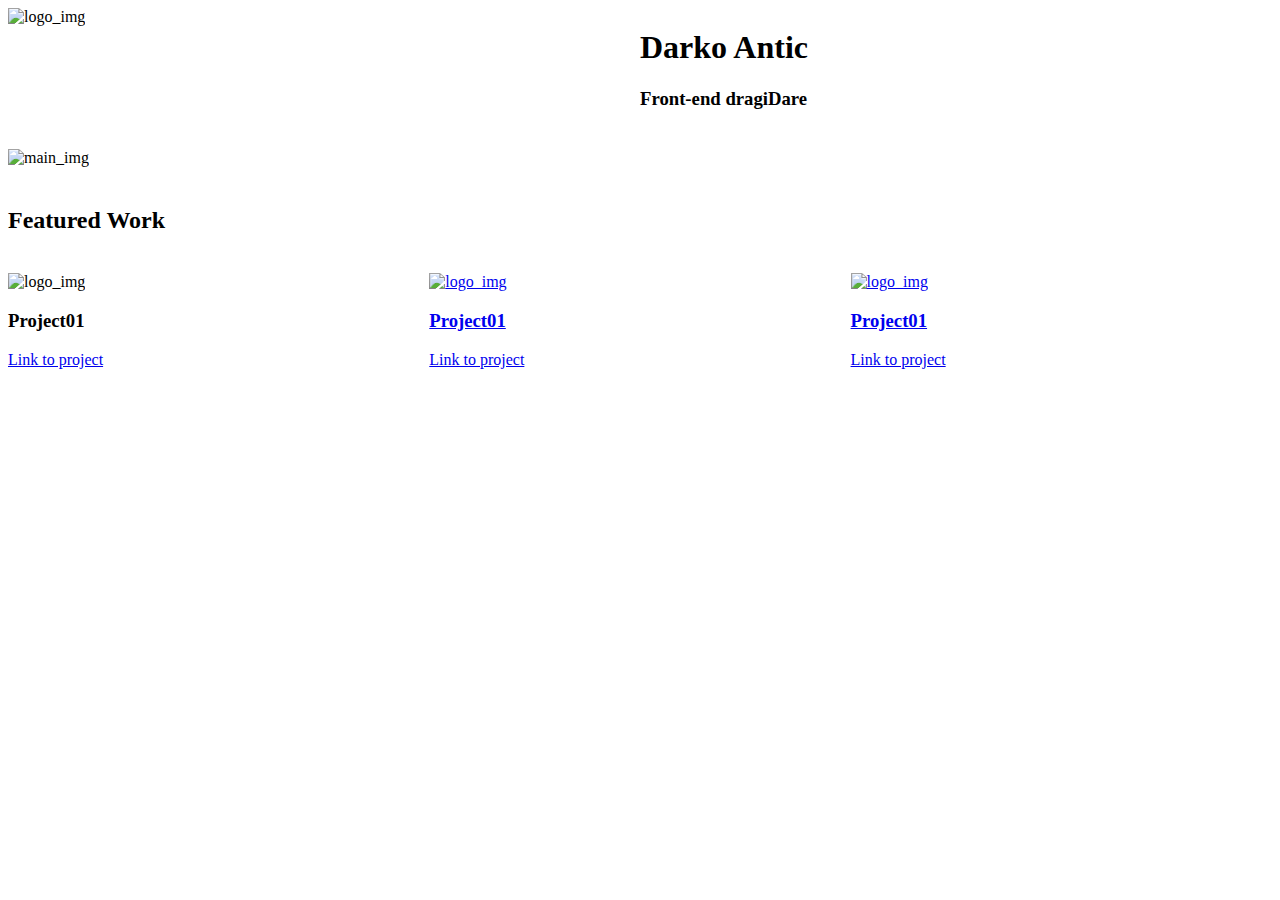
==== index.html @ c11e8d40 "New files added" ====
<!DOCTYPE html>
<html>
<head>
  <meta charset="utf-8">
  <title>My Portfolio</title>
  <link rel="stylesheet" href="css/main.css">
</head>
<body>
  <container class="grid">
    <header class="row">
      <div class="col-6">
        <img src="http://placehold.it/100x100" alt="logo_img">
      </div>
      <div class="col-6">
        <h1>Darko Antic</h1>
        <h3>Front-end dragiDare<h3>
      </div>
    </header>
  <div class="row">
    <div class="col-12">
      <img src="http://placehold.it/1000x350" alt="main_img">
    </div>
  </div>
  <div class="row">
    <div class="col-12">
      <h2>Featured Work</h2>
    </div>
  </div>
    <div class="row">
      <div class="col-4">
        <img src="http://placehold.it/300x200" alt="logo_img">
        <h3>Project01</h3>
        <p><a href="http://github.com">Link to project </p>
      </div>
      <div class="col-4">
        <img src="http://placehold.it/300x200" alt="logo_img">
        <h3>Project01</h3>
        <p><a href="http://github.com">Link to project </p>
      </div>
      <div class="col-4">
        <img src="http://placehold.it/300x200" alt="logo_img">
        <h3>Project01</h3>
        <p><a href="http://github.com">Link to project </p>
      </div>
      </div>
    </div>
  </container>
</body>
</html>
---- css/main.css ----
* {
    
}

* {
    -webkit-box-sizing: border-box;
    -moz-box-sizing: border-box;
    -ms-box-sizing: border-box;
    box-sizing: border-box;
}

.grid {
    margin: 0 auto;
    max-width: 1200px;
    width: 100%;
}

.row {
    width: 100%;
    margin-bottom: 20px;
    display: flex;
    flex-wrap: wrap;
}

.col-1 {
    width: 8.33%;
}

.col-2 {
    width: 16.66%;
}

.col-3 {
    width: 25%;
}

.col-4 {
    width: 33.33%;
}

.col-5 {
    width: 41.66%;
}

.col-6 {
    width: 50%;
}

.col-7 {
    width: 58.33%;
}

.col-8 {
    width: 66.66%;
}

.col-9 {
    width: 75%;
}

.col-10 {
    width: 83.33%;
}

.col-11 {
    width: 91.66%;
}

.col-12 {
    width: 100%;
}
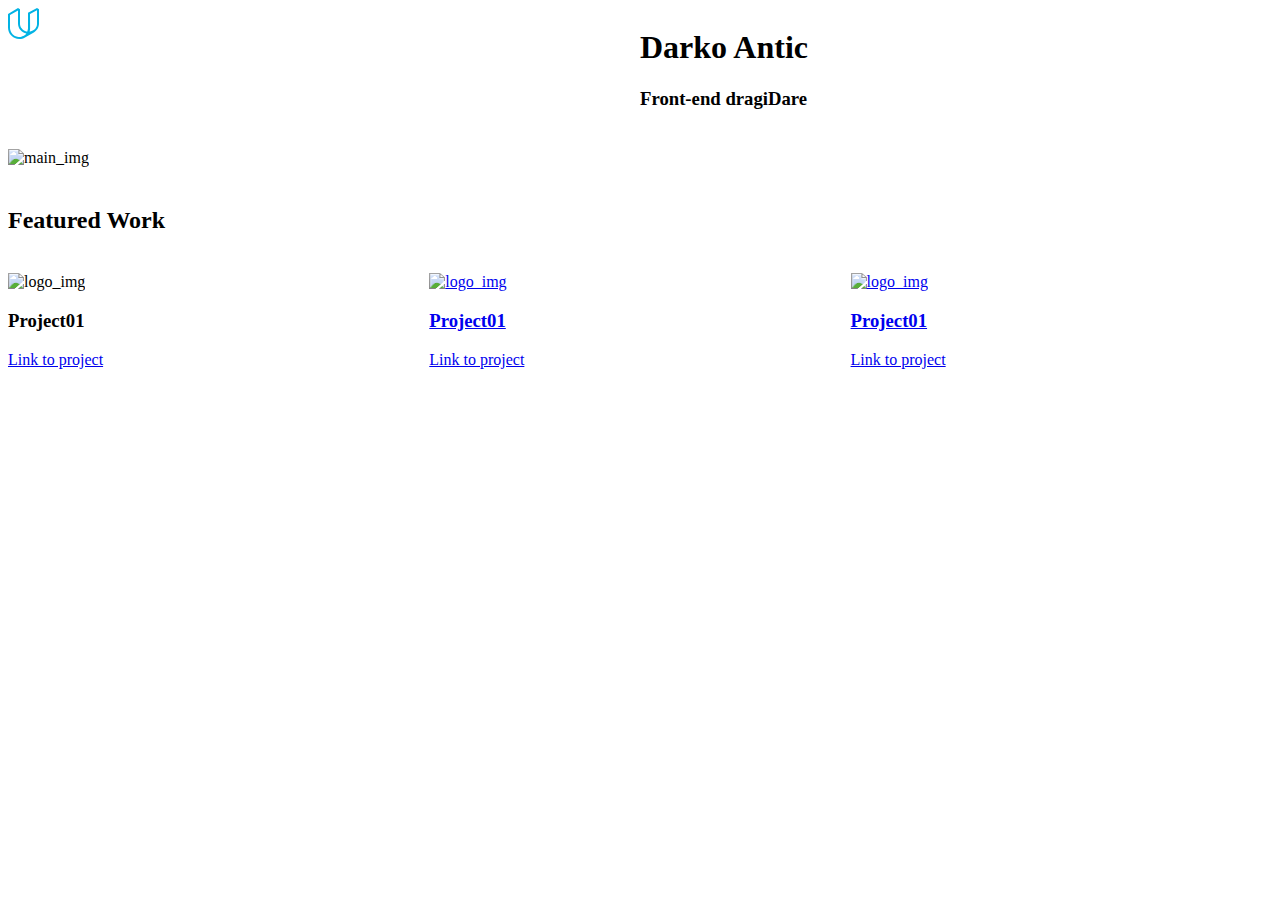
==== commit e8dea298: "svg logo added" ====
--- a/index.html
+++ b/index.html
@@ -9,7 +9,7 @@
   <container class="grid">
     <header class="row">
       <div class="col-6">
-        <img src="http://placehold.it/100x100" alt="logo_img">
+        <img src="img/u-logo.svg" alt="logo_img">
       </div>
       <div class="col-6">
         <h1>Darko Antic</h1>
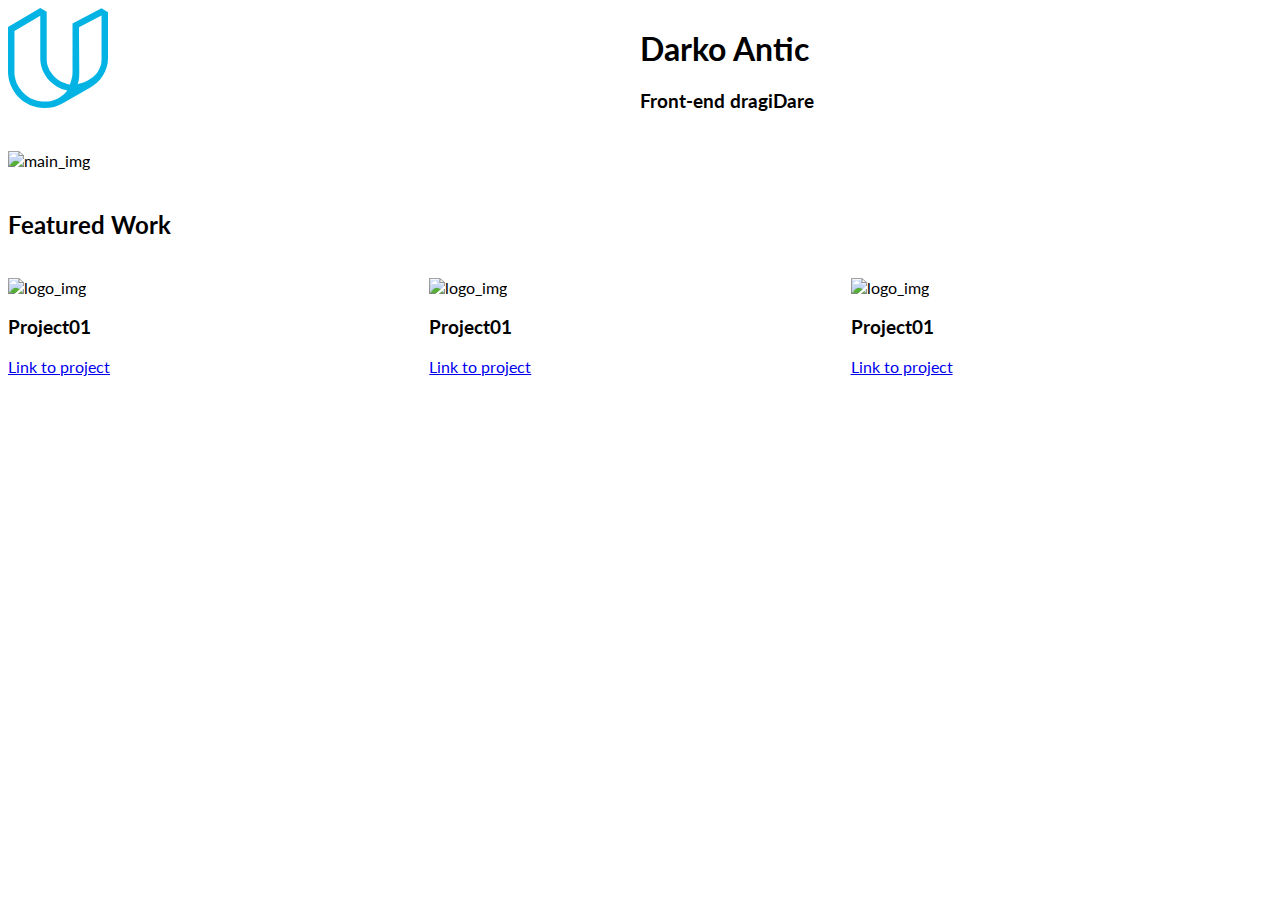
==== commit 9361f5da: "minor css updates" ====
--- a/index.html
+++ b/index.html
@@ -30,17 +30,17 @@
       <div class="col-4">
         <img src="http://placehold.it/300x200" alt="logo_img">
         <h3>Project01</h3>
-        <p><a href="http://github.com">Link to project </p>
+        <p><a href="http://github.com">Link to project</a></p>
       </div>
       <div class="col-4">
         <img src="http://placehold.it/300x200" alt="logo_img">
         <h3>Project01</h3>
-        <p><a href="http://github.com">Link to project </p>
+        <p><a href="http://github.com">Link to project</a></p>
       </div>
       <div class="col-4">
         <img src="http://placehold.it/300x200" alt="logo_img">
         <h3>Project01</h3>
-        <p><a href="http://github.com">Link to project </p>
+        <p><a href="http://github.com">Link to project</a></p>
       </div>
       </div>
     </div>
--- a/css/main.css
+++ b/css/main.css
@@ -1,5 +1,6 @@
+@import url(https://fonts.googleapis.com/css?family=Lato:400,300,700);
 * {
-    
+    font-family: 'Lato', sans-serif;
 }
 
 * {
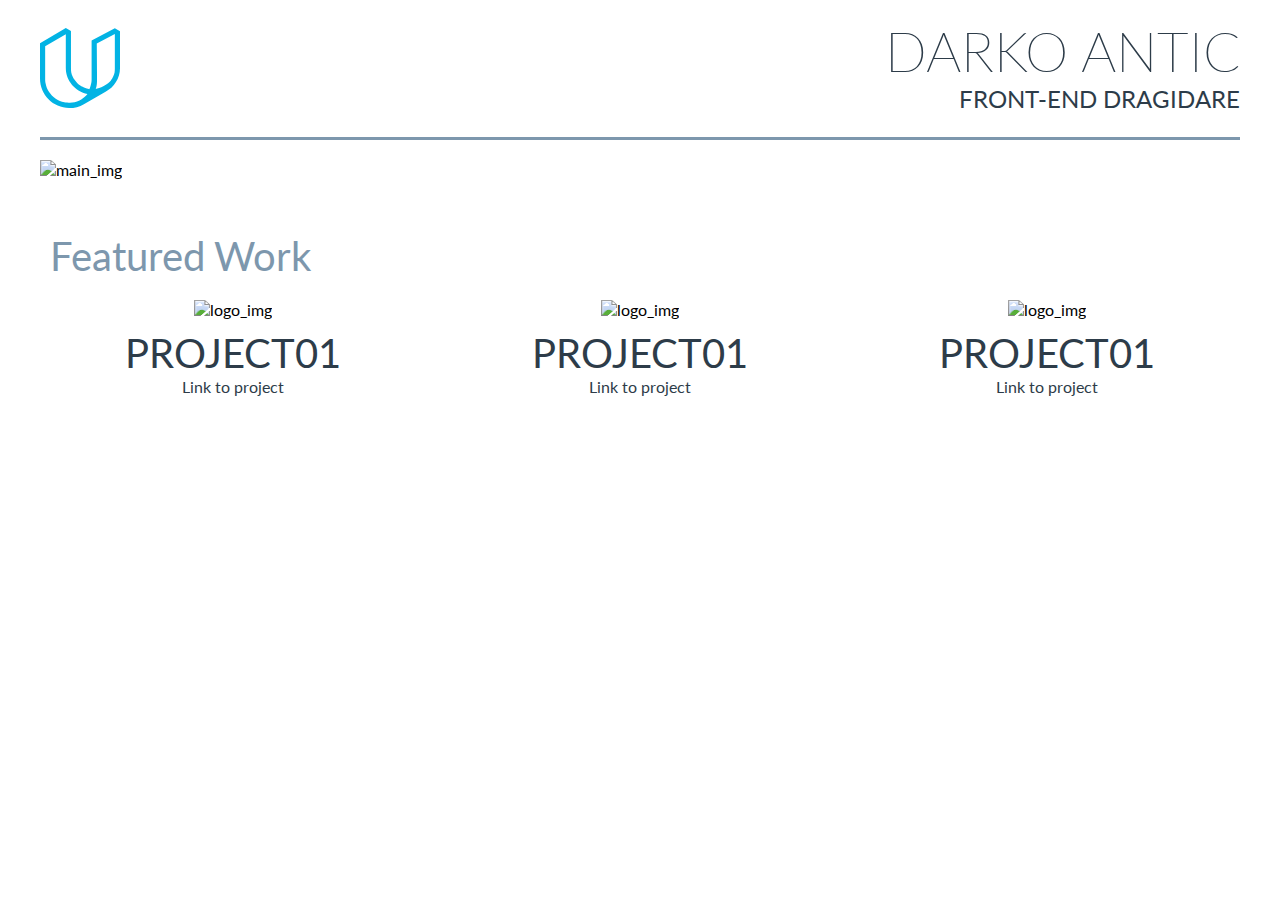
==== commit 8cfc1b06: "day2" ====
--- a/index.html
+++ b/index.html
@@ -6,44 +6,45 @@
   <link rel="stylesheet" href="css/main.css">
 </head>
 <body>
-  <container class="grid">
-    <header class="row">
-      <div class="col-6">
+  <div class="container">
+
+    <header class="row header">
+      <div class="col-6 logo-img">
         <img src="img/u-logo.svg" alt="logo_img">
       </div>
-      <div class="col-6">
+      <div class="col-6 header-right">
         <h1>Darko Antic</h1>
         <h3>Front-end dragiDare<h3>
       </div>
     </header>
   <div class="row">
-    <div class="col-12">
-      <img src="http://placehold.it/1000x350" alt="main_img">
+    <div class="col-12 main_img">
+      <img src="http://placehold.it/1200x350" alt="main_img">
     </div>
   </div>
   <div class="row">
-    <div class="col-12">
+    <div class="col-12 ">
       <h2>Featured Work</h2>
     </div>
   </div>
-    <div class="row">
+    <section class="row projects">
       <div class="col-4">
-        <img src="http://placehold.it/300x200" alt="logo_img">
+        <img src="http://placehold.it/400x200" alt="logo_img">
         <h3>Project01</h3>
         <p><a href="http://github.com">Link to project</a></p>
       </div>
       <div class="col-4">
-        <img src="http://placehold.it/300x200" alt="logo_img">
+        <img src="http://placehold.it/400x200" alt="logo_img">
         <h3>Project01</h3>
         <p><a href="http://github.com">Link to project</a></p>
       </div>
       <div class="col-4">
-        <img src="http://placehold.it/300x200" alt="logo_img">
+        <img src="http://placehold.it/400x200" alt="logo_img">
         <h3>Project01</h3>
         <p><a href="http://github.com">Link to project</a></p>
       </div>
-      </div>
+    </section>
     </div>
-  </container>
+  </div>
 </body>
 </html>
--- a/css/main.css
+++ b/css/main.css
@@ -1,4 +1,4 @@
-@import url(https://fonts.googleapis.com/css?family=Lato:400,300,700);
+@import url(https://fonts.googleapis.com/css?family=Lato:200,400,300,700);
 * {
     font-family: 'Lato', sans-serif;
 }
@@ -10,7 +10,7 @@
     box-sizing: border-box;
 }
 
-.grid {
+.container {
     margin: 0 auto;
     max-width: 1200px;
     width: 100%;
@@ -70,3 +70,76 @@
 .col-12 {
     width: 100%;
 }
+
+h1, h3{
+   color: #2d3c49;
+
+}
+h1 {
+  font-weight: 200;
+  font-size: 55px;
+  margin-top: 10px;
+  margin-bottom: 0;
+}
+
+h2 {
+  color: #7d97ad;
+  font-size: 40px;
+  font-weight: 400;
+  margin-bottom: 0;
+  margin-left: 10px;
+}
+
+h3 {
+  margin-top: 0;
+  font-size: 24px;
+  font-weight: 400;
+}
+
+.header-right {
+  text-align: right;
+  text-transform: uppercase;
+}
+
+.logo-img {
+  padding-top: 20px;
+  padding-bottom: 20px;
+}
+.header {
+  border-bottom: 3px solid #7d97ad;
+}
+
+.projects  img {
+  width: 100%;
+}
+
+.main_img > img {
+  width: 100%;
+}
+.projects > div {
+  width: calc((100% - 40px) / 3);
+  margin-right: 20px;
+}
+
+.projects > div:last-of-type{
+  margin-right: 0;
+}
+
+.projects {
+  text-align: center;
+}
+
+.projects a {
+  text-decoration: none;
+  color: #2d3c49;
+}
+
+.projects h3 {
+  text-transform: uppercase;
+  font-size: 40px;
+  margin-bottom: 0;
+  margin-top: 10px;
+}
+.projects p {
+  margin: 0 auto;
+}
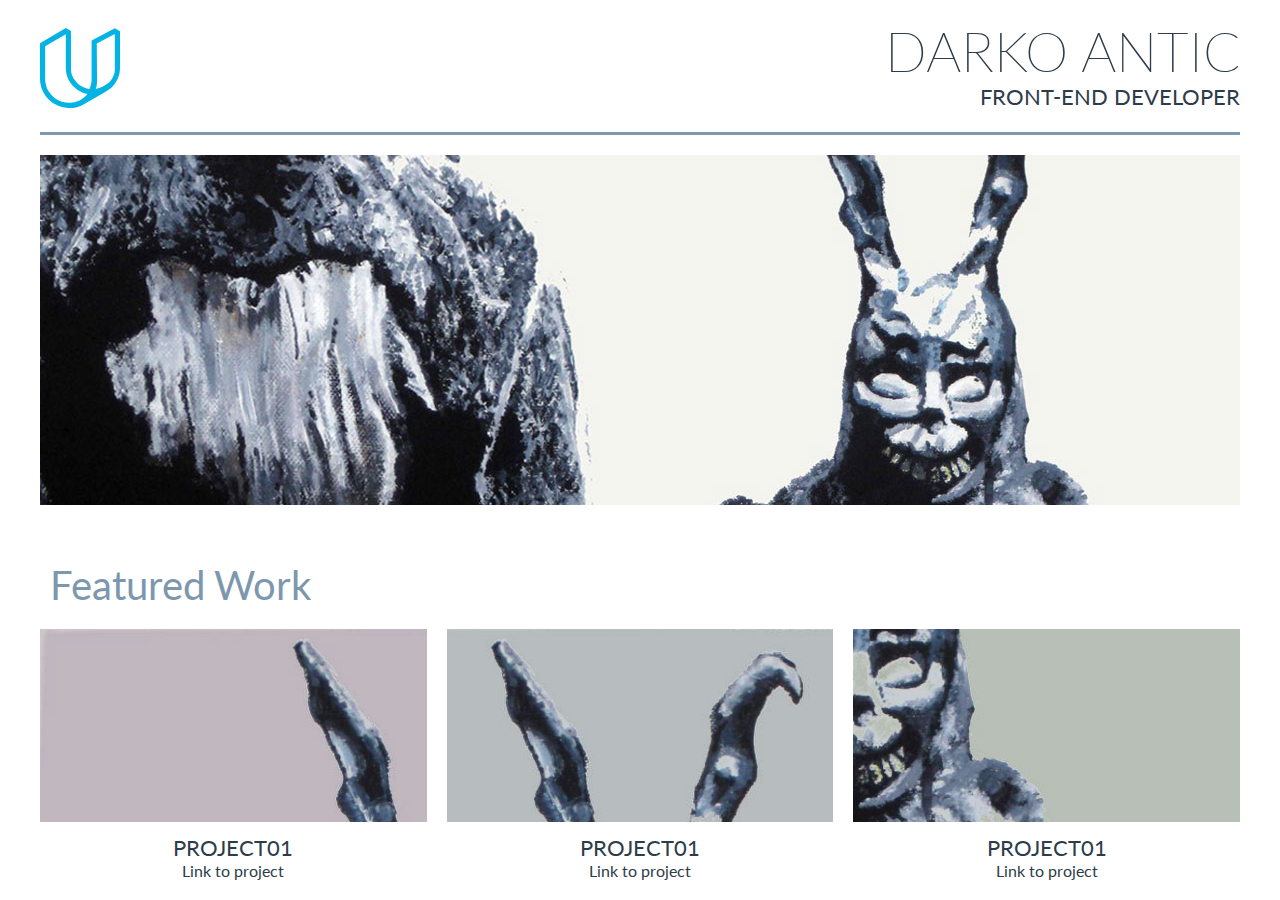
==== commit f35d1343: "images and responsive css" ====
--- a/index.html
+++ b/index.html
@@ -2,6 +2,7 @@
 <html>
 <head>
   <meta charset="utf-8">
+  <meta name="viewport" content="width=device-width, initial-scale=1.0">
   <title>My Portfolio</title>
   <link rel="stylesheet" href="css/main.css">
 </head>
@@ -14,12 +15,16 @@
       </div>
       <div class="col-6 header-right">
         <h1>Darko Antic</h1>
-        <h3>Front-end dragiDare<h3>
+        <h3>Front-end developer<h3>
       </div>
     </header>
   <div class="row">
     <div class="col-12 main_img">
-      <img src="http://placehold.it/1200x350" alt="main_img">
+      <picture>
+        <source srcset="img/frank_sm.jpg" media="(max-width: 568px)">
+          <source srcset="img/frank.jpg">
+            <img src="img/frank.jpg" alt="main_img">
+      </picture>
     </div>
   </div>
   <div class="row">
@@ -29,17 +34,17 @@
   </div>
     <section class="row projects">
       <div class="col-4">
-        <img src="http://placehold.it/400x200" alt="logo_img">
+        <img src="img/proj01.jpg" alt="logo_img">
         <h3>Project01</h3>
         <p><a href="http://github.com">Link to project</a></p>
       </div>
       <div class="col-4">
-        <img src="http://placehold.it/400x200" alt="logo_img">
+        <img src="img/proj02.jpg" alt="logo_img">
         <h3>Project01</h3>
         <p><a href="http://github.com">Link to project</a></p>
       </div>
       <div class="col-4">
-        <img src="http://placehold.it/400x200" alt="logo_img">
+        <img src="img/proj03.jpg" alt="logo_img">
         <h3>Project01</h3>
         <p><a href="http://github.com">Link to project</a></p>
       </div>
--- a/css/main.css
+++ b/css/main.css
@@ -113,7 +113,7 @@
   width: 100%;
 }
 
-.main_img > img {
+.main_img img {
   width: 100%;
 }
 .projects > div {
@@ -143,3 +143,49 @@
 .projects p {
   margin: 0 auto;
 }
+ /* ipad media queries */
+@media only screen and (min-device-width : 768px) and (max-device-width : 1024px)  {
+  .projects a {
+  font-size: 1.3em;
+  padding: 15px;
+  }
+}
+
+/* iphone 5 and nexus5 media queries */
+@media only screen and (min-device-width : 320px) and (max-device-width : 568px) {
+  .projects > div {
+    width: 100%;
+    margin: 0 auto;
+  }
+  .projects a {
+    font-size: 1.3em;
+    padding: 15px;
+  }
+  .projects p {
+    padding-bottom: 15px;
+  }
+  .logo-img {
+    width: 20%;
+  }
+  .header-right {
+    width: 80%;
+  }
+  h1 {
+    font-size: 2.4em;
+  }
+  h2 {
+    text-align: center;
+    margin-top: 0px;
+    font-size: 1.7em;
+  }
+  }
+  h3 {
+    font-size: 1.36em;
+  }
+  .projects h3 {
+
+    font-size: 1.36em;
+
+
+  }
+}
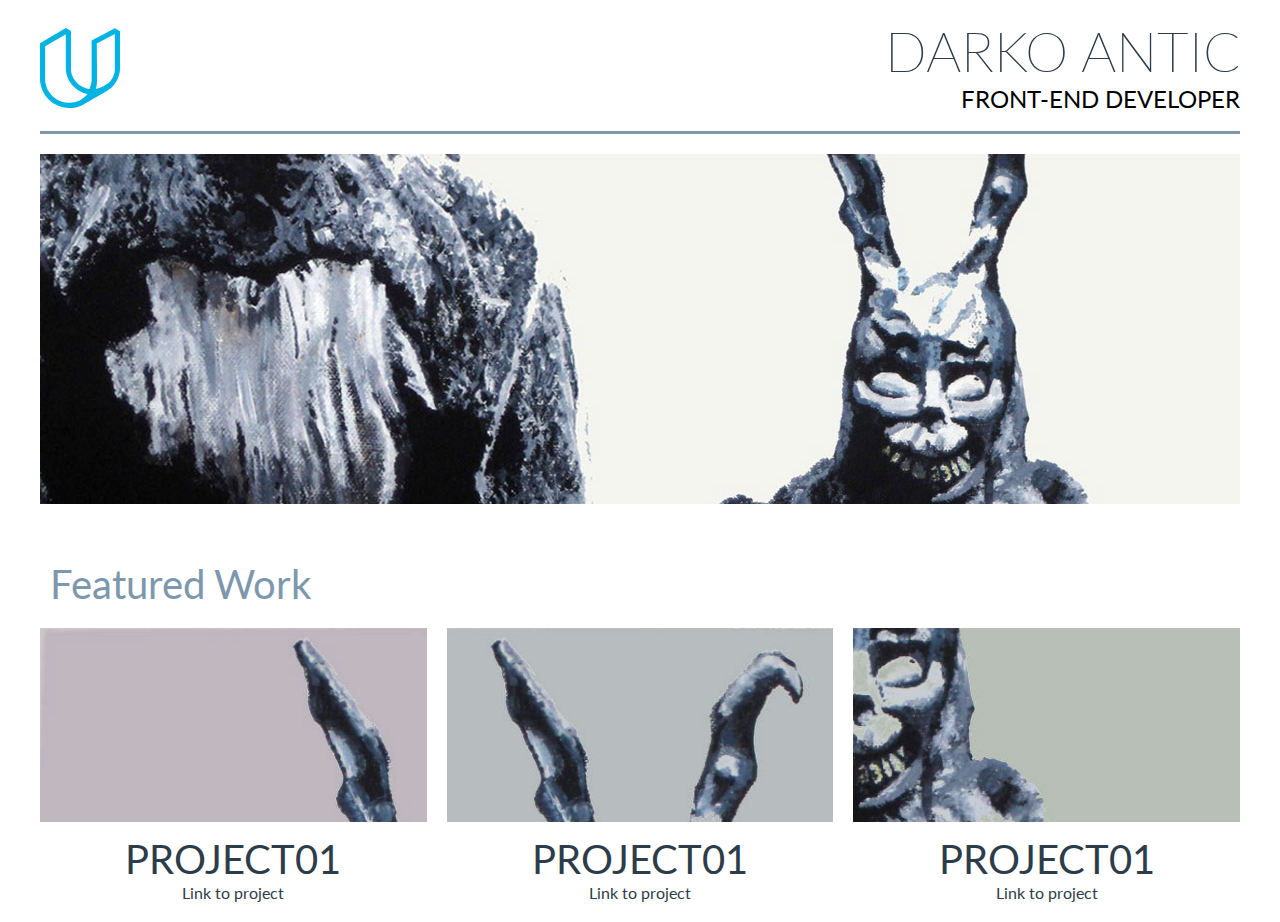
==== commit da64b1fc: "first final :)" ====
--- a/index.html
+++ b/index.html
@@ -2,8 +2,10 @@
 <html>
 <head>
   <meta charset="utf-8">
+  <meta http-equiv="X-UA-Compatible" content="IE=edge">
   <meta name="viewport" content="width=device-width, initial-scale=1.0">
   <title>My Portfolio</title>
+  <link rel="stylesheet" href="css/framework.css">
   <link rel="stylesheet" href="css/main.css">
 </head>
 <body>
@@ -11,19 +13,19 @@
 
     <header class="row header">
       <div class="col-6 logo-img">
-        <img src="img/u-logo.svg" alt="logo_img">
+        <img src="img/u-logo.svg" alt="udacity logo image">
       </div>
       <div class="col-6 header-right">
         <h1>Darko Antic</h1>
-        <h3>Front-end developer<h3>
+        <small class="header-small">Front-end developer</small>
       </div>
     </header>
   <div class="row">
     <div class="col-12 main_img">
       <picture>
         <source srcset="img/frank_sm.jpg" media="(max-width: 568px)">
-          <source srcset="img/frank.jpg">
-            <img src="img/frank.jpg" alt="main_img">
+        <source srcset="img/frank.jpg">
+        <img src="img/frank.jpg" alt="big rabbit image">
       </picture>
     </div>
   </div>
@@ -34,22 +36,21 @@
   </div>
     <section class="row projects">
       <div class="col-4">
-        <img src="img/proj01.jpg" alt="logo_img">
+        <img src="img/proj01.jpg" alt="first rabbit">
         <h3>Project01</h3>
         <p><a href="http://github.com">Link to project</a></p>
       </div>
       <div class="col-4">
-        <img src="img/proj02.jpg" alt="logo_img">
+        <img src="img/proj02.jpg" alt="second rabbit">
         <h3>Project01</h3>
         <p><a href="http://github.com">Link to project</a></p>
       </div>
       <div class="col-4">
-        <img src="img/proj03.jpg" alt="logo_img">
+        <img src="img/proj03.jpg" alt="third rabbit">
         <h3>Project01</h3>
         <p><a href="http://github.com">Link to project</a></p>
       </div>
     </section>
-    </div>
   </div>
 </body>
 </html>
--- a/css/framework.css
+++ b/css/framework.css
@@ -0,0 +1,72 @@
+@import url(https://fonts.googleapis.com/css?family=Lato:200,400,300,700);
+* {
+    font-family: 'Lato', sans-serif;
+}
+
+* {
+    -webkit-box-sizing: border-box;
+    -moz-box-sizing: border-box;
+    -ms-box-sizing: border-box;
+    box-sizing: border-box;
+}
+
+.container {
+    margin: 0 auto;
+    max-width: 1200px;
+    width: 100%;
+}
+
+.row {
+    width: 100%;
+    margin-bottom: 20px;
+    display: flex;
+    flex-wrap: wrap;
+}
+
+.col-1 {
+    width: 8.33%;
+}
+
+.col-2 {
+    width: 16.66%;
+}
+
+.col-3 {
+    width: 25%;
+}
+
+.col-4 {
+    width: 33.33%;
+}
+
+.col-5 {
+    width: 41.66%;
+}
+
+.col-6 {
+    width: 50%;
+}
+
+.col-7 {
+    width: 58.33%;
+}
+
+.col-8 {
+    width: 66.66%;
+}
+
+.col-9 {
+    width: 75%;
+}
+
+.col-10 {
+    width: 83.33%;
+}
+
+.col-11 {
+    width: 91.66%;
+}
+
+.col-12 {
+    width: 100%;
+}
--- a/css/main.css
+++ b/css/main.css
@@ -1,80 +1,9 @@
-@import url(https://fonts.googleapis.com/css?family=Lato:200,400,300,700);
-* {
-    font-family: 'Lato', sans-serif;
-}
-
-* {
-    -webkit-box-sizing: border-box;
-    -moz-box-sizing: border-box;
-    -ms-box-sizing: border-box;
-    box-sizing: border-box;
-}
-
-.container {
-    margin: 0 auto;
-    max-width: 1200px;
-    width: 100%;
-}
-
-.row {
-    width: 100%;
-    margin-bottom: 20px;
-    display: flex;
-    flex-wrap: wrap;
-}
-
-.col-1 {
-    width: 8.33%;
-}
-
-.col-2 {
-    width: 16.66%;
-}
-
-.col-3 {
-    width: 25%;
-}
-
-.col-4 {
-    width: 33.33%;
-}
-
-.col-5 {
-    width: 41.66%;
-}
-
-.col-6 {
-    width: 50%;
-}
-
-.col-7 {
-    width: 58.33%;
-}
-
-.col-8 {
-    width: 66.66%;
-}
-
-.col-9 {
-    width: 75%;
-}
-
-.col-10 {
-    width: 83.33%;
-}
-
-.col-11 {
-    width: 91.66%;
-}
-
-.col-12 {
-    width: 100%;
-}
 
 h1, h3{
    color: #2d3c49;
 
 }
+
 h1 {
   font-weight: 200;
   font-size: 55px;
@@ -90,7 +19,7 @@
   margin-left: 10px;
 }
 
-h3 {
+h3, .header-small {
   margin-top: 0;
   font-size: 24px;
   font-weight: 400;
@@ -105,6 +34,7 @@
   padding-top: 20px;
   padding-bottom: 20px;
 }
+
 .header {
   border-bottom: 3px solid #7d97ad;
 }
@@ -116,12 +46,13 @@
 .main_img img {
   width: 100%;
 }
+
 .projects > div {
   width: calc((100% - 40px) / 3);
   margin-right: 20px;
 }
 
-.projects > div:last-of-type{
+.projects > div:last-of-type {
   margin-right: 0;
 }
 
@@ -140,11 +71,13 @@
   margin-bottom: 0;
   margin-top: 10px;
 }
+
 .projects p {
   margin: 0 auto;
 }
+
  /* ipad media queries */
-@media only screen and (min-device-width : 768px) and (max-device-width : 1024px)  {
+@media only screen and (min-device-width : 768px) and (max-device-width : 1024px) {
   .projects a {
   font-size: 1.3em;
   padding: 15px;
@@ -161,31 +94,35 @@
     font-size: 1.3em;
     padding: 15px;
   }
+
   .projects p {
     padding-bottom: 15px;
   }
+
   .logo-img {
     width: 20%;
   }
+
   .header-right {
     width: 80%;
   }
+
   h1 {
     font-size: 2.4em;
   }
+
   h2 {
     text-align: center;
     margin-top: 0px;
     font-size: 1.7em;
   }
-  }
-  h3 {
+
+  h3, .header-small {
     font-size: 1.36em;
   }
+
   .projects h3 {
-
     font-size: 1.36em;
-
 
   }
 }
